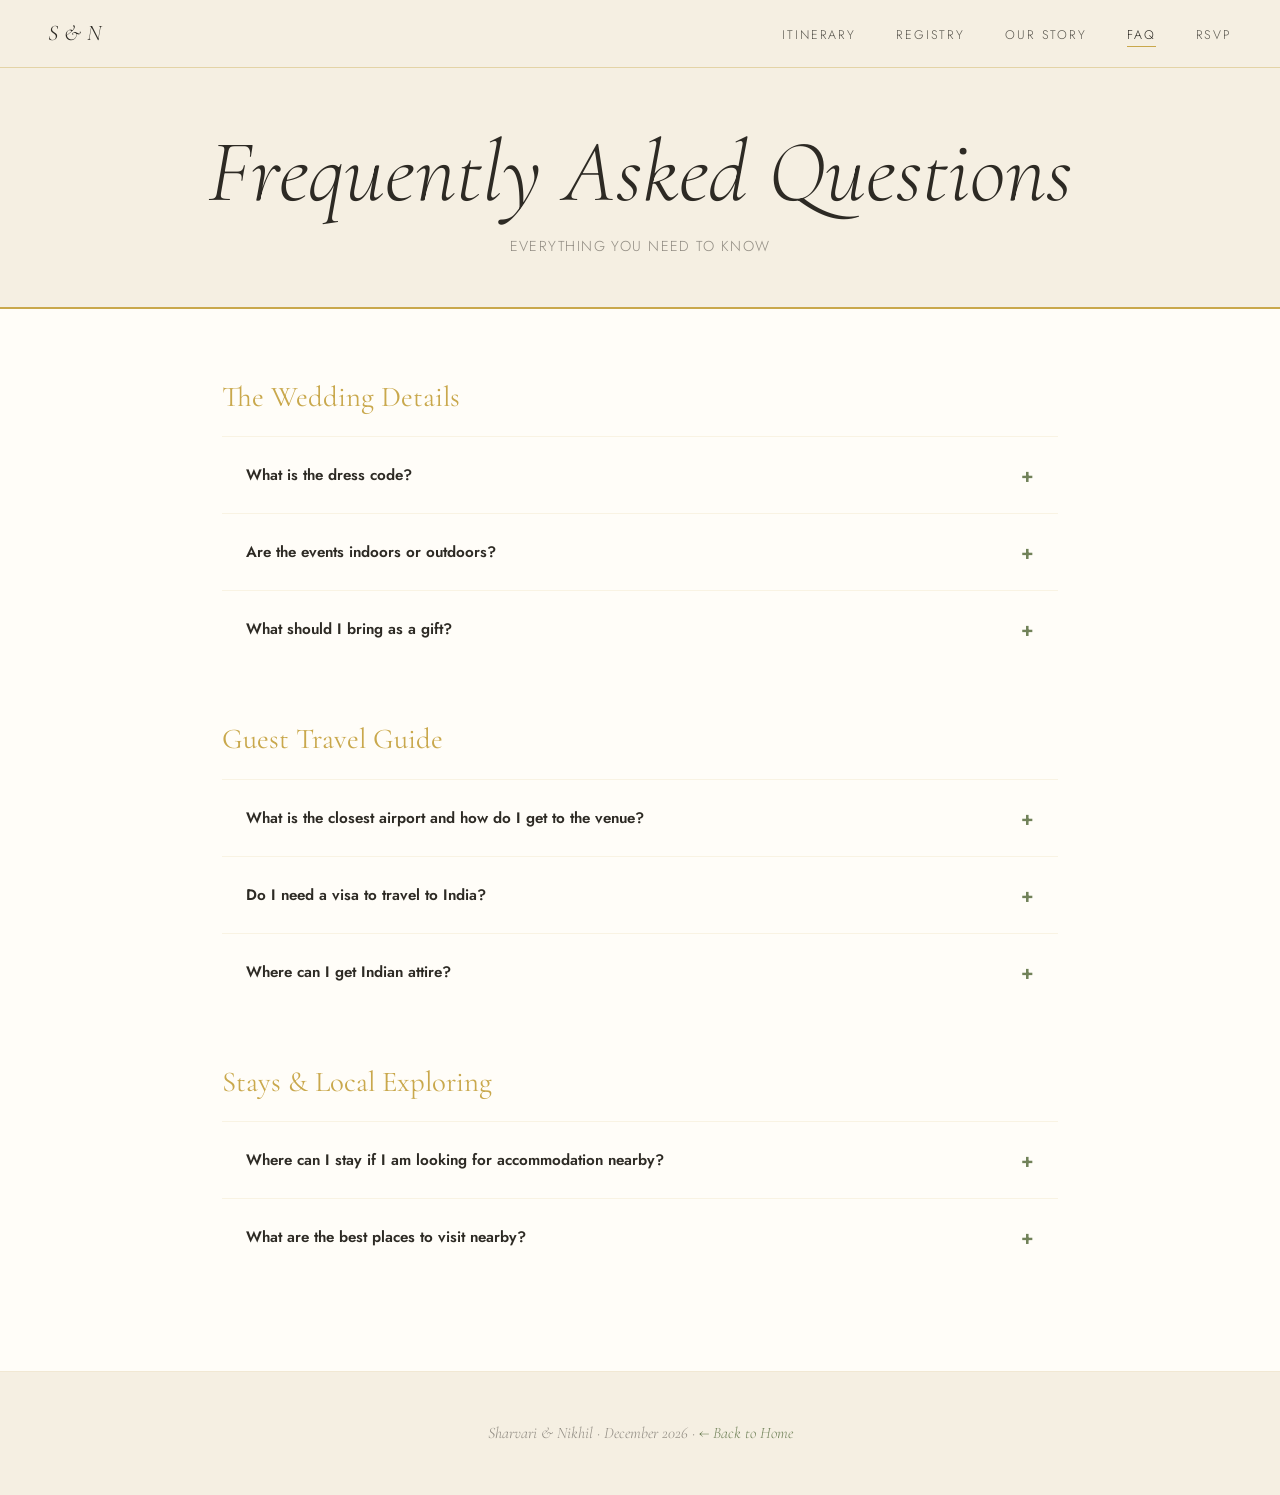
==== faq.html @ 60c9d7ca "many small updates" ====
<!DOCTYPE html>
<html lang="en">

<head>
  <meta charset="UTF-8">
  <meta name="viewport" content="width=device-width, initial-scale=1.0">
  <title>FAQ — Sharvari & Nikhil</title>
  <link rel="preconnect" href="https://fonts.googleapis.com">
  <link rel="preconnect" href="https://fonts.gstatic.com" crossorigin>
  <link rel="stylesheet" href="theme.css">
  <style>
    *,
    *::before,
    *::after {
      margin: 0;
      padding: 0;
      box-sizing: border-box;
    }

    html {
      scroll-behavior: smooth;
    }

    body {
      background-color: var(--bg-cream-pure);
      background-image: url("kasavu-texture.png");
      background-attachment: fixed;
      background-repeat: repeat;
      background-size: auto;
      color: var(--charcoal-soft);
      font-family: 'Jost', sans-serif;
      font-weight: 300;
      line-height: 1.65;
    }

    .main-container {
      background-color: var(--green-dark);
    }

    .hero-container {
      background-color: var(--green-deep);
      border-bottom: 2px solid var(--gold);
    }

    .page-hero {
      padding: 8rem 1.5rem 3rem;
      text-align: center;
      background: transparent;
    }

    .page-eyebrow {
      font-size: 0.65rem;
      letter-spacing: 0.3em;
      text-transform: uppercase;
      color: var(--green-light);
      margin-bottom: 1.2rem;
    }

    .page-title {
      font-family: 'Cormorant Garamond', serif;
      font-size: clamp(3rem, 8vw, 5.5rem);
      font-weight: 300;
      font-style: italic;
      line-height: 1;
    }

    .page-sub {
      margin-top: 1.2rem;
      font-size: 0.9rem;
      color: var(--text-dim);
      letter-spacing: 0.1em;
    }

    main {
      max-width: 900px;
      margin: 0 auto;
      padding: 3rem 2rem 6rem;
    }

    .section-label {
      font-size: 0.63rem;
      letter-spacing: 0.3em;
      text-transform: uppercase;
      color: var(--green-light);
      margin-bottom: 1.5rem;
    }

    .section-title {
      font-family: 'Cormorant Garamond', serif;
      font-size: 2.2rem;
      font-weight: 300;
      margin-bottom: 2rem;
    }

    /* FAQ */
    .faq-list {
      display: flex;
      flex-direction: column;
      gap: 0;
    }

    .faq-item {
      border-top: 1px solid rgba(201, 168, 76, 0.12);
    }

    .faq-q {
      width: 100%;
      background: none;
      border: none;
      color: var(--cream);
      font-family: 'Jost', sans-serif;
      font-weight: 600;
      font-size: 0.95rem;
      text-align: left;
      padding: 1.5rem;
      cursor: pointer;
      display: flex;
      justify-content: space-between;
      align-items: center;
      transition: color 0.2s;
    }

    .faq-q:hover {
      color: var(--green-pale);
    }

    .faq-icon {
      font-size: 1.2rem;
      color: var(--green-light);
      transition: transform 0.3s;
      flex-shrink: 0;
    }

    .faq-item.open .faq-icon {
      transform: rotate(45deg);
    }

    .faq-a {
      max-height: 0;
      overflow: hidden;
      transition: max-height 0.4s ease;
      font-size: 0.88rem;
      color: var(--text-mid);
      line-height: 1.8;
      padding: 0 1.5rem;
    }

    .faq-item.open .faq-a {
      max-height: 500px;
    }

    .faq-a p {
      padding-bottom: 1.5rem;
    }

    .faq-category-title {
      font-family: var(--font-serif);
      font-size: 1.8rem;
      color: var(--gold);
      margin-top: 3rem;
      margin-bottom: 1rem;
      text-align: left;
      font-weight: 400;
    }

    footer {
      padding: 3rem 2rem;
      text-align: center;
      border-top: 1px solid rgba(201, 168, 76, 0.1);
    }

    footer p {
      font-family: 'Cormorant Garamond', serif;
      font-style: italic;
      font-size: 1rem;
      color: var(--text-dim);
    }

    @media (max-width:640px) {
      nav {
        padding: 1rem 1.5rem;
      }

      .nav-links {
        display: none;
      }
    }
  </style>
</head>

<body>

  <div id="site-header"></div>

  <div class="hero-container">
    <header class="page-hero">
      <h1 class="page-title">Frequently Asked Questions</h1>
      <p class="page-sub">EVERYTHING YOU NEED TO KNOW</p>
    </header>
  </div>

  <div class="main-container">
  <main>

    <h2 class="faq-category-title" style="margin-top: 1rem;">The Wedding Details</h2>
    <div class="faq-list">
      <div class="faq-item">
        <button class="faq-q">What is the dress code? <span class="faq-icon">+</span></button>
        <div class="faq-a">
          <p>You can find the specific dress code and style inspiration for each event in the <a href="itinerary.html" style="color:var(--green-light);text-decoration:underline;">Itinerary section</a> of this website.</p>
        </div>
      </div>
      <div class="faq-item">
        <button class="faq-q">Are the events indoors or outdoors? <span class="faq-icon">+</span></button>
        <div class="faq-a">
          <p>All of our events will be held outdoors on the resort's lakeside lawns to take full advantage of the backwater views.</p>
        </div>
      </div>

      <div class="faq-item">
        <button class="faq-q">What should I bring as a gift? <span class="faq-icon">+</span></button>
        <div class="faq-a">
          <p style="padding-bottom: 0.5rem;">Your presence at our wedding events is truly the greatest gift we could ask for! Please do not feel pressured to bring a physical gift.</p>
          <p>If you would like to honor us with a gift to help us start our next chapter, we have set up a digital fund registry directly on this website <a href="registry.html" style="color:var(--green-light);text-decoration:underline;">here</a>. Alternatively, if you prefer traditional wedding envelopes on the day of the celebrations, a card box will be available at the venue.</p>
        </div>
      </div>
    </div>

    <h2 class="faq-category-title">Guest Travel Guide</h2>
    <div class="faq-list">
      <div class="faq-item">
        <button class="faq-q">What is the closest airport and how do I get to the venue? <span class="faq-icon">+</span></button>
        <div class="faq-a">
          <p>You should fly into Cochin International Airport (COK). The Ramada Resort is located in Kumbalam (south Kochi), which is roughly a 1 to 1.5-hour drive from the airport.</p>
        </div>
      </div>
      <div class="faq-item">
        <button class="faq-q">Do I need a visa to travel to India? <span class="faq-icon">+</span></button>
        <div class="faq-a">
          <p>Yes, most international visitors require a visa. We highly recommend applying for an e-Tourist Visa (e-Visa) online through the official Government of India website at least 2 to 3 weeks before your flight. You can apply here: <a href="https://indianvisaonline.gov.in/evisa/tvoa.html" target="_blank" rel="noopener noreferrer" style="color:var(--green-light);text-decoration:underline;">Official e-Visa Website</a>.</p>
        </div>
      </div>
      <div class="faq-item">
        <button class="faq-q">Where can I get Indian attire? <span class="faq-icon">+</span></button>
        <div class="faq-a">
          <p style="padding-bottom: 0.5rem;">If you are looking for Indian attire for the wedding events, here are a few sites to look at:</p>
          <ul style="padding-left: 1.5rem; margin-bottom: 1.5rem; list-style-type: disc;">
            <li style="margin-bottom: 0.5rem;"><a href="https://www.lashkaraa.com" target="_blank" rel="noopener noreferrer" style="color:var(--green-light);text-decoration:underline;">Lashkaraa</a></li>
            <li style="margin-bottom: 0.5rem;"><a href="https://www.kalkifashion.com" target="_blank" rel="noopener noreferrer" style="color:var(--green-light);text-decoration:underline;">Kalki Fashion</a></li>
            <li style="margin-bottom: 0.5rem;"><a href="https://www.utsavfashion.com" target="_blank" rel="noopener noreferrer" style="color:var(--green-light);text-decoration:underline;">Utsav Fashion</a></li>
            <li style="margin-bottom: 0.5rem;"><a href="https://shopkynah.com" target="_blank" rel="noopener noreferrer" style="color:var(--green-light);text-decoration:underline;">KYNAH</a></li>
            <li style="margin-bottom: 0.5rem;"><a href="https://www.perniaspopupshop.com" target="_blank" rel="noopener noreferrer" style="color:var(--green-light);text-decoration:underline;">Pernia's Pop-Up Shop</a></li>
          </ul>
        </div>
      </div>
    </div>

    <h2 class="faq-category-title">Stays &amp; Local Exploring</h2>
    <div class="faq-list">
      <div class="faq-item">
        <button class="faq-q">Where can I stay if I am looking for accommodation nearby? <span class="faq-icon">+</span></button>
        <div class="faq-a">
          <p>For guests who wish to stay close to the venue, there are excellent 5-star hotels located just 10 to 15 minutes north of the Ramada along the main bypass highway. We highly recommend checking out:</p>
          <p><strong><a href="https://www.marriott.com/hotels/travel/cokmd-le-meridien-kochi/" target="_blank" rel="noopener noreferrer" style="color:var(--green-light);text-decoration:underline;">Le Méridien Kochi</a>:</strong> A beautiful waterside resort property located very close to Kumbalam.</p>
          <p><strong><a href="https://www.ihg.com/crowneplaza/hotels/us/en/kochi/cokin/hoteldetail" target="_blank" rel="noopener noreferrer" style="color:var(--green-light);text-decoration:underline;">Crowne Plaza Kochi</a>:</strong> A highly rated luxury hotel located right on the main bypass junction.</p>
        </div>
      </div>
      <div class="faq-item">
        <button class="faq-q">What are the best places to visit nearby? <span class="faq-icon">+</span></button>
        <div class="faq-a">
          <p>If you would like to check out the local area, here are a few nearby highlights:</p>
          <p><strong><a href="https://www.google.com/maps/search/Fort+Kochi+View+Point" target="_blank" rel="noopener noreferrer" style="color:var(--green-light);text-decoration:underline;">Fort Kochi View Point &amp; Vasco da Gama Square</a>:</strong> A scenic coastal promenade about 35 minutes from the resort. It is the perfect spot for an evening stroll to watch the sunset and see the iconic, 500-year-old Chinese fishing nets in action.</p>
          <p><strong><a href="https://www.google.com/maps/search/Mattancherry+Palace" target="_blank" rel="noopener noreferrer" style="color:var(--green-light);text-decoration:underline;">Mattancherry Palace</a>:</strong> Located right near Fort Kochi, this historic 1555 palace (also known as the Dutch Palace) features a grand central courtyard and incredibly well-preserved traditional Kerala murals.</p>
          <p><strong><a href="https://www.google.com/maps/search/St.+Francis+CSI+Church" target="_blank" rel="noopener noreferrer" style="color:var(--green-light);text-decoration:underline;">St. Francis CSI Church</a>:</strong> Positioned in the heart of Fort Kochi, this quiet landmark was built in 1503 and is recognized as the oldest European church in India. It is also famous as the original burial site of the explorer Vasco da Gama.</p>
          <p><strong><a href="https://www.google.com/maps/search/Kerala+Folklore+Museum" target="_blank" rel="noopener noreferrer" style="color:var(--green-light);text-decoration:underline;">Kerala Folklore Museum</a>:</strong> Located just 15 minutes north of our venue, this spectacular three-story architectural masterpiece houses over 4,000 artifacts showcasing South India's traditional arts, dance masks, and history.</p>
        </div>
      </div>
    </div>
  </main>
  </div>

  <footer>
    <p>Sharvari &amp; Nikhil · December 2026 · <a href="index.html" style="color:var(--green-light);text-decoration:none;">←
        Back to Home</a></p>
  </footer>

  <script src="nav.js" defer></script>
  <script>
    document.querySelectorAll('.faq-q').forEach(btn => {
      btn.addEventListener('click', () => {
        const item = btn.parentElement;
        item.classList.toggle('open');
      });
    });
  </script>
</body>

</html>
---- theme.css ----
/* ==========================================================================
   SHARED THEME — Sharvari & Nikhil Wedding
   Single source of truth for fonts, the unified color palette, and the
   shared site header. Linked from every page.
   ========================================================================== */

/* ---- Fonts (superset used across the whole site) ------------------------- */
@import url('https://fonts.googleapis.com/css2?family=Cormorant+Garamond:ital,wght@0,300;0,400;0,500;1,300;1,400&family=Jost:wght@300;400;500;600&family=Pinyon+Script&display=swap');

/* ==========================================================================
   UNIFIED COLOR PALETTE & TYPOGRAPHY TOKENS
   One canonical scheme applied to every page (the deep-green theme).
   ========================================================================== */
:root {
  /* ---- Cream & gold theme ------------------------------------------------
     The variable NAMES are kept (pages reference them everywhere) but the
     meaning is inverted: the "green" surface tokens now hold cream/warm-white
     backgrounds, "cream" holds the dark espresso text colour, and the accent
     tokens carry gold. Gold is the secondary colour throughout. */
  --green-deep: #f5efe2;   /* page background — warm cream */
  --green-dark: #fffdf8;   /* cards / elevated surfaces — warm white */
  --green-mid: #ece3d0;    /* subtle alt surface / hover tint */
  --green-accent: #c9a84c; /* primary action — gold */
  --green-light: #718259;  /* small accent text, eyebrows, links — sage green */
  --green-pale: #8a6a14;   /* deeper gold for hover */
  --gold: #c9a84c;
  --cream: #2d2a24;        /* PRIMARY TEXT — espresso (pages use color:var(--cream)) */
  --text-dim: rgba(45, 42, 36, 0.5);
  --text-mid: rgba(45, 42, 36, 0.78);

  /* Envelope kraft/sage tones (home-page invitation art) */
  --envelope-bg: #b3c2a2;
  --envelope-shadow-left: #a1b090;
  --envelope-shadow-right: #96a585;
  --envelope-flap-top: #bdccac;
  --envelope-parchment-base: #223f24;

  /* Font tokens */
  --font-serif: 'Cormorant Garamond', serif;
  --font-sans: 'Jost', sans-serif;
  --font-script: 'Pinyon Script', cursive;

  /* ---- Legacy aliases (registry page) mapped to the unified palette -------
     The registry markup references these older variable names; pointing them
     at the canonical tokens keeps the page on the shared cream/gold theme. */
  --bg-cream-pure: var(--green-deep);
  --bg-cream-card: var(--green-dark);
  --sage-bg: #eef2eb;      /* pale wash of sage for cards */
  --gold-kasavu: var(--gold);
  --gold-antique: #718259; /* mapped to sage green */
  --gold-dim: rgba(201, 168, 76, 0.28);
  --leaf-green: #1f4d2b;   /* deep-green hover pop (cream text sits on it) */
  --charcoal-soft: var(--cream);
  --text-muted: var(--text-mid);
}

/* ==========================================================================
   SHARED SITE HEADER (injected by nav.js on every page except the home page)
   ========================================================================== */
.site-nav {
  position: fixed;
  top: 0; left: 0; right: 0;
  z-index: 100;
  display: flex;
  justify-content: space-between;
  align-items: center;
  padding: 1.25rem 3rem;
  /* Pinned so the bar height is identical on every page regardless of the
     page's body line-height (registry sets line-height:1.65). */
  line-height: 1.2;
  background: rgba(245, 239, 226, 0.92);
  backdrop-filter: blur(12px);
  border-bottom: 1px solid rgba(201, 168, 76, 0.4);
}

.site-nav .nav-logo {
  font-family: var(--font-serif);
  font-style: italic;
  font-size: 1.4rem;
  color: var(--cream);
  text-decoration: none;
  letter-spacing: 0.02em;
}

.site-nav .nav-links {
  display: flex;
  gap: 2.5rem;
  list-style: none;
  align-items: center;
}

.site-nav .nav-links a {
  color: var(--text-mid);
  text-decoration: none;
  font-size: 0.78rem;
  letter-spacing: 0.15em;
  text-transform: uppercase;
  transition: color 0.2s;
}

.site-nav .nav-links a:hover,
.site-nav .nav-links a.active {
  color: var(--cream);
}

.site-nav .nav-links a.active {
  border-bottom: 1px solid var(--gold);
  padding-bottom: 2px;
}

.site-nav .nav-toggle {
  display: none;
  background: transparent;
  border: 1px solid var(--gold);
  color: var(--cream);
  font-family: var(--font-sans);
  font-size: 0.65rem;
  letter-spacing: 0.12em;
  text-transform: uppercase;
  padding: 0.6rem 1rem;
  cursor: pointer;
}

@media (max-width: 768px) {
  .site-nav { padding: 1rem 1.5rem; flex-wrap: wrap; }
  .site-nav .nav-toggle { display: block; }
  .site-nav .nav-links {
    display: none;
    width: 100%;
    flex-direction: column;
    gap: 0;
    padding: 0.5rem 0 0;
    margin-top: 0.75rem;
    border-top: 1px solid rgba(201, 168, 76, 0.12);
  }
  .site-nav .nav-links.open { display: flex; }
  .site-nav .nav-links li { width: 100%; text-align: center; }
  .site-nav .nav-links a {
    display: block;
    width: 100%;
    padding: 0.85rem 0;
    font-size: 0.8rem;
    border-bottom: 1px solid rgba(201, 168, 76, 0.08);
  }
  .site-nav .nav-links li:last-child a { border-bottom: none; }
  .site-nav .nav-links a.active { border-bottom: 1px solid var(--gold); padding-bottom: 0.85rem; }
}
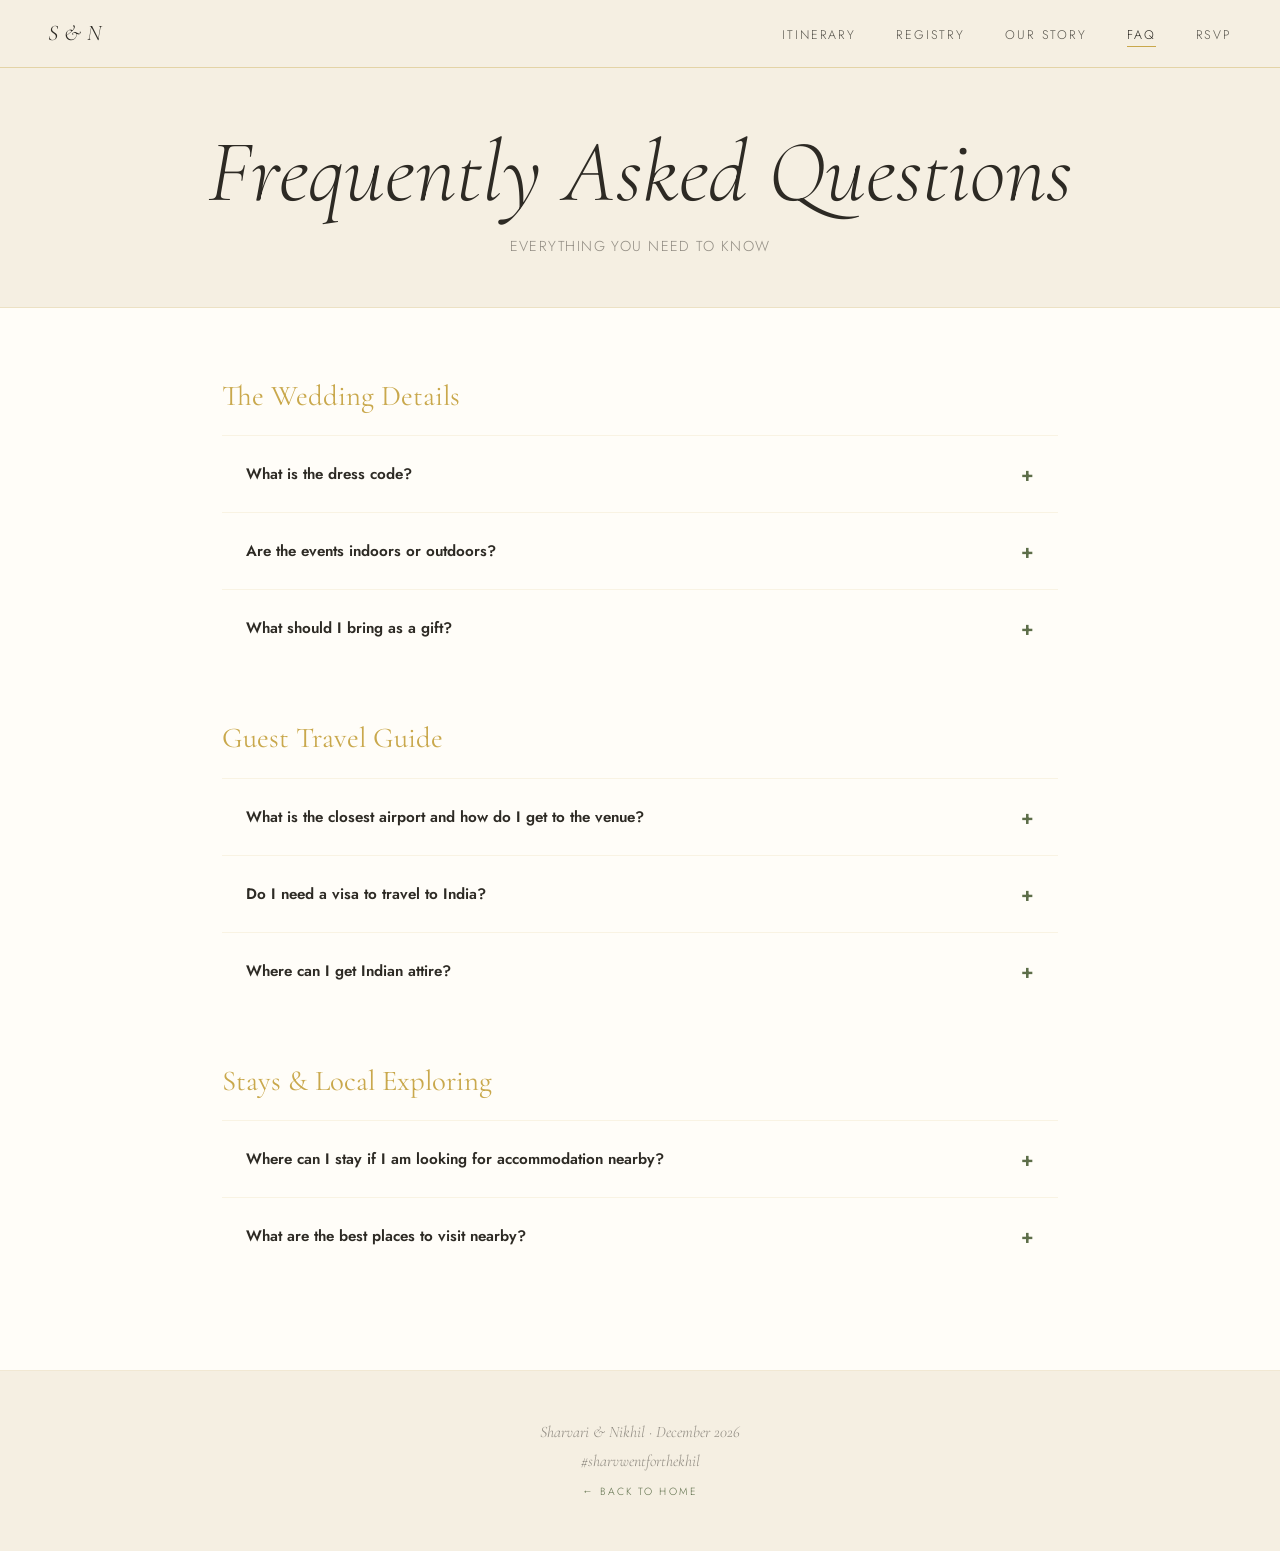
==== commit 169aeacb: "many small things" ====
--- a/faq.html
+++ b/faq.html
@@ -39,7 +39,7 @@
 
     .hero-container {
       background-color: var(--green-deep);
-      border-bottom: 2px solid var(--gold);
+      border-bottom: 1px solid rgba(201, 168, 76, 0.2);
     }
 
     .page-hero {
@@ -231,7 +231,19 @@
       <div class="faq-item">
         <button class="faq-q">What is the closest airport and how do I get to the venue? <span class="faq-icon">+</span></button>
         <div class="faq-a">
-          <p>You should fly into Cochin International Airport (COK). The Ramada Resort is located in Kumbalam (south Kochi), which is roughly a 1 to 1.5-hour drive from the airport.</p>
+          <p>You should fly into Cochin International Airport (COK). Ramada by Wyndham is located in Kumbalam (south Kochi), which is roughly a 1 to 1.5-hour drive from the airport.</p>
+          <div style="margin-top: 1.5rem; width: 100%; border-radius: 8px; overflow: hidden; border: 1px solid rgba(201, 168, 76, 0.4); box-shadow: 0 4px 15px rgba(0, 0, 0, 0.05);">
+            <iframe 
+              width="100%" 
+              height="350" 
+              frameborder="0" 
+              scrolling="no" 
+              marginheight="0" 
+              marginwidth="0" 
+              src="https://maps.google.com/maps?q=Ramada+by+Wyndham+Kochi,+India&t=&z=14&ie=UTF8&iwloc=&output=embed"
+              style="display: block;">
+            </iframe>
+          </div>
         </div>
       </div>
       <div class="faq-item">
@@ -260,7 +272,7 @@
       <div class="faq-item">
         <button class="faq-q">Where can I stay if I am looking for accommodation nearby? <span class="faq-icon">+</span></button>
         <div class="faq-a">
-          <p>For guests who wish to stay close to the venue, there are excellent 5-star hotels located just 10 to 15 minutes north of the Ramada along the main bypass highway. We highly recommend checking out:</p>
+          <p>For guests who wish to stay close to the venue, there are excellent 5-star hotels located just 10 to 15 minutes north of Ramada by Wyndham along the main bypass highway. We highly recommend checking out:</p>
           <p><strong><a href="https://www.marriott.com/hotels/travel/cokmd-le-meridien-kochi/" target="_blank" rel="noopener noreferrer" style="color:var(--green-light);text-decoration:underline;">Le Méridien Kochi</a>:</strong> A beautiful waterside resort property located very close to Kumbalam.</p>
           <p><strong><a href="https://www.ihg.com/crowneplaza/hotels/us/en/kochi/cokin/hoteldetail" target="_blank" rel="noopener noreferrer" style="color:var(--green-light);text-decoration:underline;">Crowne Plaza Kochi</a>:</strong> A highly rated luxury hotel located right on the main bypass junction.</p>
         </div>
@@ -280,8 +292,11 @@
   </div>
 
   <footer>
-    <p>Sharvari &amp; Nikhil · December 2026 · <a href="index.html" style="color:var(--green-light);text-decoration:none;">←
-        Back to Home</a></p>
+    <p>
+      Sharvari &amp; Nikhil · December 2026<br>
+      <span style="display:inline-block; margin-top:0.15rem;">#sharvwentforthekhil</span><br>
+      <a href="index.html" style="display:inline-block; margin-top:0.5rem; color:var(--green-light); text-decoration:none; font-family:'Jost',sans-serif; font-style:normal; font-size:0.65rem; letter-spacing:0.2em; text-transform:uppercase;">← Back to Home</a>
+    </p>
   </footer>
 
   <script src="nav.js" defer></script>
--- a/theme.css
+++ b/theme.css
@@ -21,7 +21,9 @@
   --green-dark: #fffdf8;   /* cards / elevated surfaces — warm white */
   --green-mid: #ece3d0;    /* subtle alt surface / hover tint */
   --green-accent: #c9a84c; /* primary action — gold */
-  --green-light: #718259;  /* small accent text, eyebrows, links — sage green */
+  --green-light: #5d6e49;  /* small accent text, eyebrows, links — medium earthy sage */
+  --green-forest: #142b14; /* deep green accents, dark overlays — banana leaf green */
+  --green-forest-rgb: 20, 43, 20;
   --green-pale: #8a6a14;   /* deeper gold for hover */
   --gold: #c9a84c;
   --cream: #2d2a24;        /* PRIMARY TEXT — espresso (pages use color:var(--cream)) */
@@ -45,7 +47,7 @@
      at the canonical tokens keeps the page on the shared cream/gold theme. */
   --bg-cream-pure: var(--green-deep);
   --bg-cream-card: var(--green-dark);
-  --sage-bg: #eef2eb;      /* pale wash of sage for cards */
+  --sage-bg: #e1e3d3;      /* earthy, warm sage green for cards */
   --gold-kasavu: var(--gold);
   --gold-antique: #718259; /* mapped to sage green */
   --gold-dim: rgba(201, 168, 76, 0.28);
@@ -145,3 +147,4 @@
   .site-nav .nav-links li:last-child a { border-bottom: none; }
   .site-nav .nav-links a.active { border-bottom: 1px solid var(--gold); padding-bottom: 0.85rem; }
 }
+
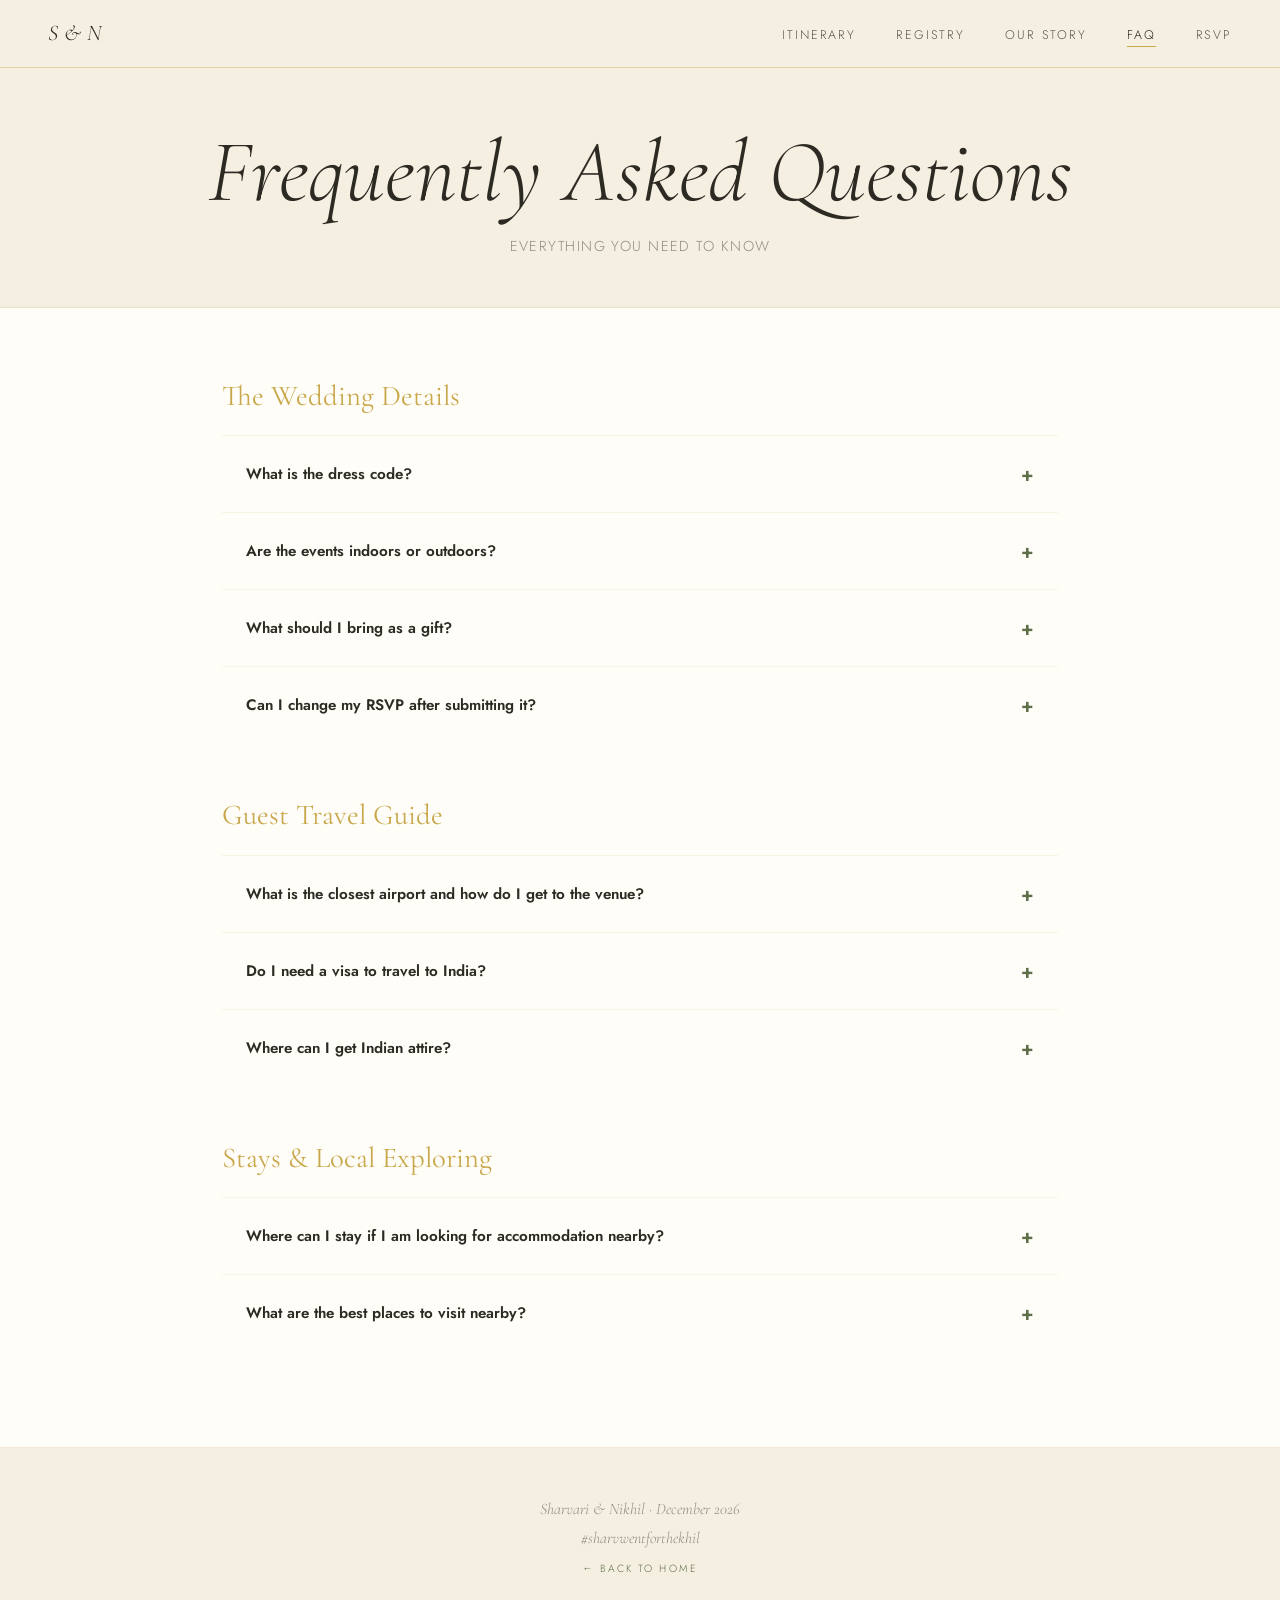
==== commit be588d34: "gallery mainly" ====
--- a/faq.html
+++ b/faq.html
@@ -224,6 +224,13 @@
           <p>If you would like to honor us with a gift to help us start our next chapter, we have set up a digital fund registry directly on this website <a href="registry.html" style="color:var(--green-light);text-decoration:underline;">here</a>. Alternatively, if you prefer traditional wedding envelopes on the day of the celebrations, a card box will be available at the venue.</p>
         </div>
       </div>
+
+      <div class="faq-item">
+        <button class="faq-q">Can I change my RSVP after submitting it? <span class="faq-icon">+</span></button>
+        <div class="faq-a">
+          <p>Yes, absolutely! If your plans change, simply return to the <a href="rsvp.html" style="color:var(--green-light);text-decoration:underline;">RSVP page</a> and enter your passkey again. You'll be prompted with an option to update your answers. Please ensure all final changes are submitted before the RSVP deadline.</p>
+        </div>
+      </div>
     </div>
 
     <h2 class="faq-category-title">Guest Travel Guide</h2>
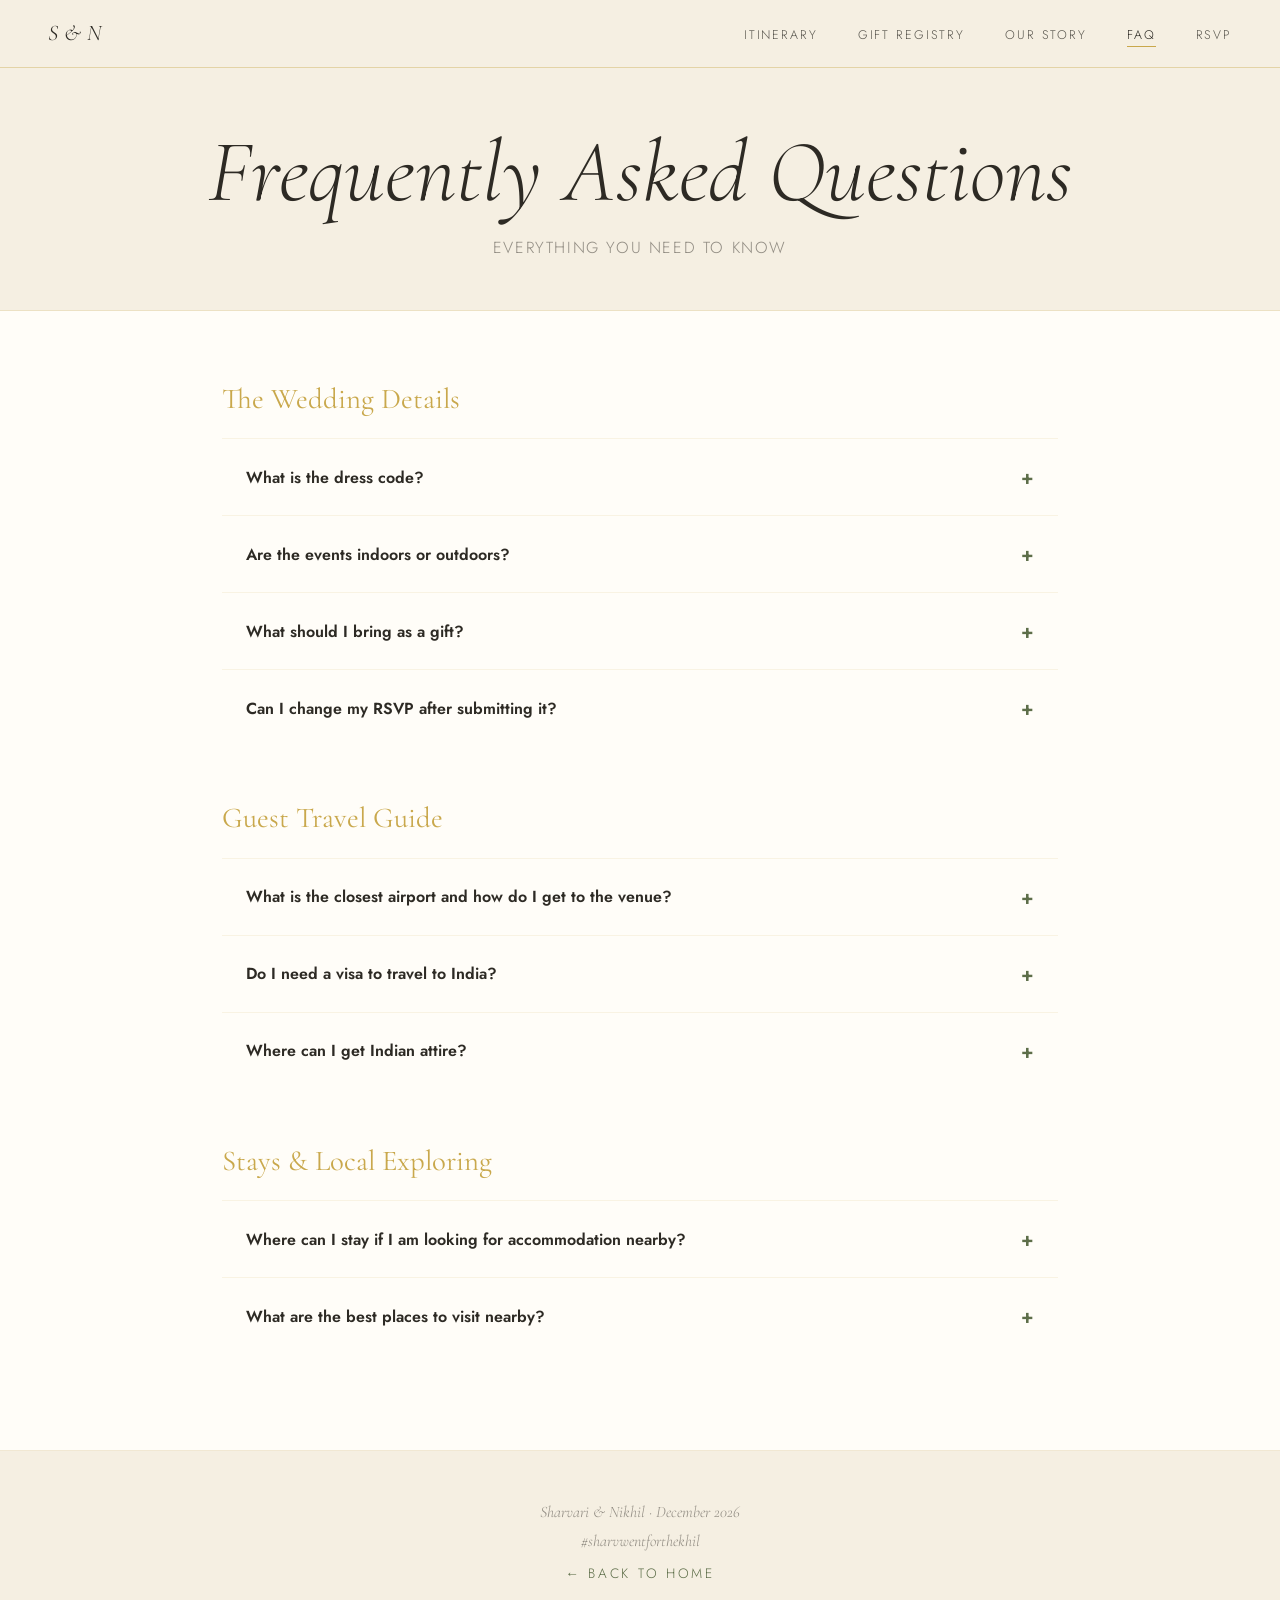
==== commit 00fcc7a8: "rsvp updates" ====
--- a/faq.html
+++ b/faq.html
@@ -49,7 +49,7 @@
     }
 
     .page-eyebrow {
-      font-size: 0.65rem;
+      font-size: 0.85rem;
       letter-spacing: 0.3em;
       text-transform: uppercase;
       color: var(--green-light);
@@ -66,7 +66,7 @@
 
     .page-sub {
       margin-top: 1.2rem;
-      font-size: 0.9rem;
+      font-size: 1rem;
       color: var(--text-dim);
       letter-spacing: 0.1em;
     }
@@ -78,7 +78,7 @@
     }
 
     .section-label {
-      font-size: 0.63rem;
+      font-size: 0.85rem;
       letter-spacing: 0.3em;
       text-transform: uppercase;
       color: var(--green-light);
@@ -110,7 +110,7 @@
       color: var(--cream);
       font-family: 'Jost', sans-serif;
       font-weight: 600;
-      font-size: 0.95rem;
+      font-size: 1rem;
       text-align: left;
       padding: 1.5rem;
       cursor: pointer;
@@ -139,7 +139,7 @@
       max-height: 0;
       overflow: hidden;
       transition: max-height 0.4s ease;
-      font-size: 0.88rem;
+      font-size: 1rem;
       color: var(--text-mid);
       line-height: 1.8;
       padding: 0 1.5rem;
@@ -302,7 +302,7 @@
     <p>
       Sharvari &amp; Nikhil · December 2026<br>
       <span style="display:inline-block; margin-top:0.15rem;">#sharvwentforthekhil</span><br>
-      <a href="index.html" style="display:inline-block; margin-top:0.5rem; color:var(--green-light); text-decoration:none; font-family:'Jost',sans-serif; font-style:normal; font-size:0.65rem; letter-spacing:0.2em; text-transform:uppercase;">← Back to Home</a>
+      <a href="index.html" style="display:inline-block; margin-top:0.5rem; color:var(--green-light); text-decoration:none; font-family:'Jost',sans-serif; font-style:normal; font-size:0.85rem; letter-spacing:0.2em; text-transform:uppercase;">← Back to Home</a>
     </p>
   </footer>
 
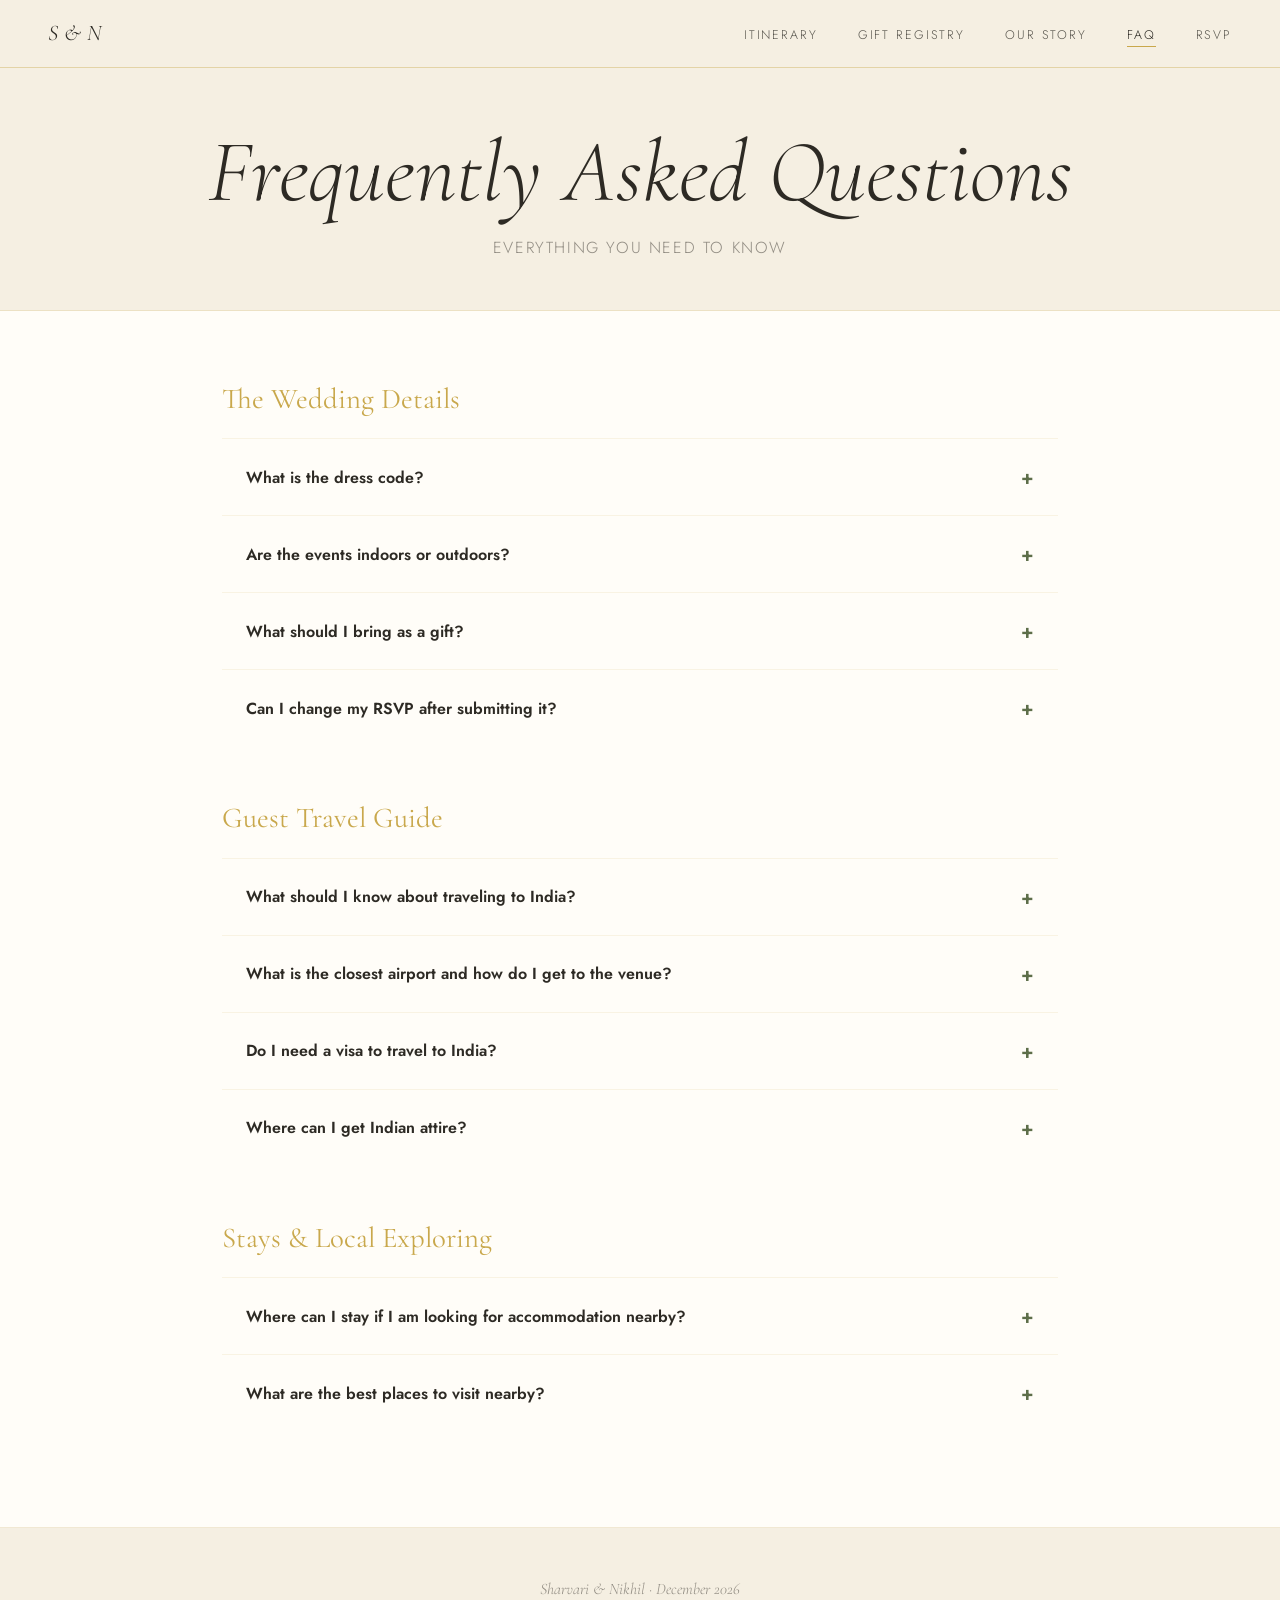
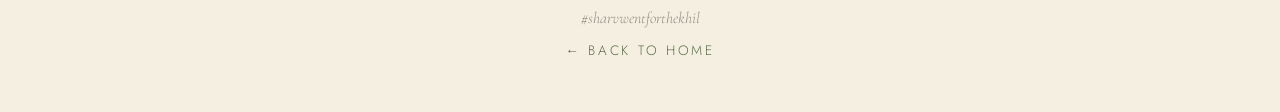
==== commit f64fa6a7: "Add passport requirement FAQ to Guest Travel Guide" ====
--- a/faq.html
+++ b/faq.html
@@ -236,6 +236,12 @@
     <h2 class="faq-category-title">Guest Travel Guide</h2>
     <div class="faq-list">
       <div class="faq-item">
+        <button class="faq-q">What should I know about traveling to India? <span class="faq-icon">+</span></button>
+        <div class="faq-a">
+          <p>Please ensure that your passport is valid for at least 6 months from your date of arrival in India. If it expires sooner, you may face issues entering the country, so we highly recommend renewing it ahead of time.</p>
+        </div>
+      </div>
+      <div class="faq-item">
         <button class="faq-q">What is the closest airport and how do I get to the venue? <span class="faq-icon">+</span></button>
         <div class="faq-a">
           <p>You should fly into Cochin International Airport (COK). Ramada by Wyndham is located in Kumbalam (south Kochi), which is roughly a 1 to 1.5-hour drive from the airport.</p>
